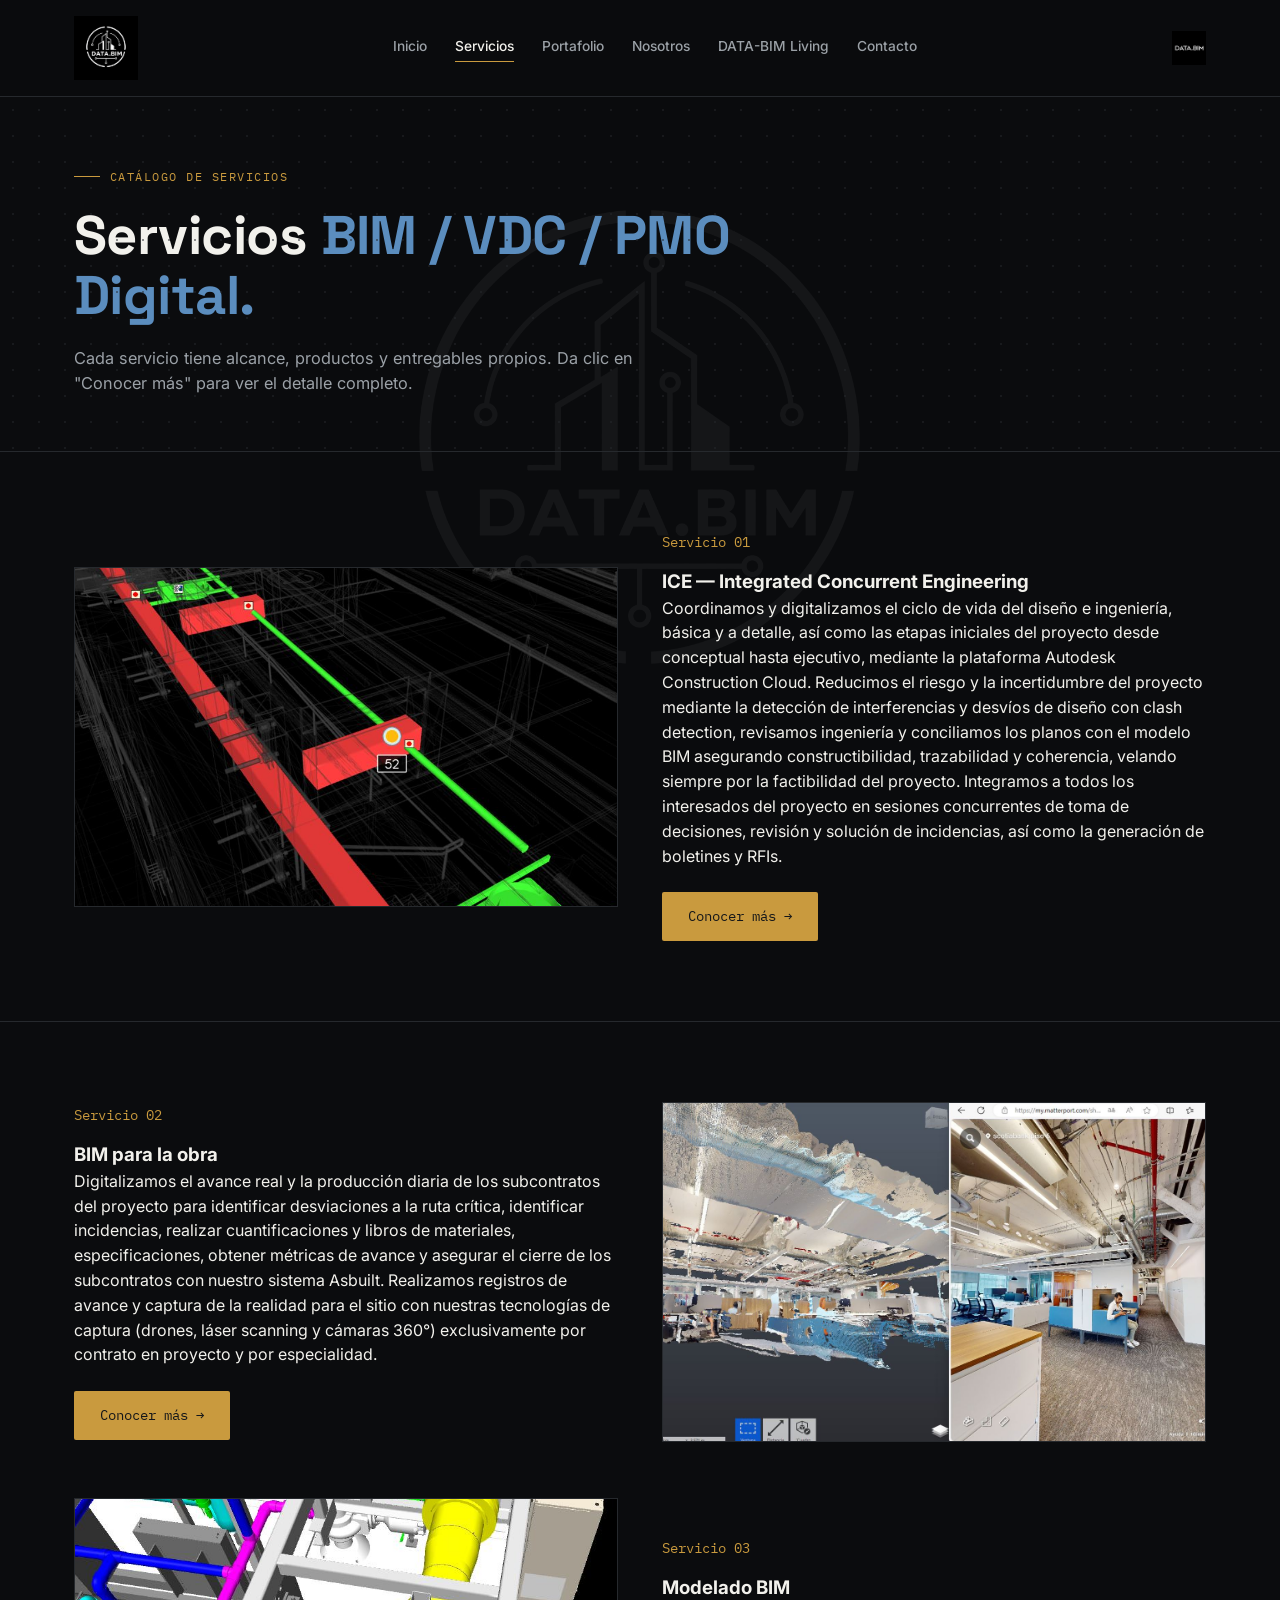
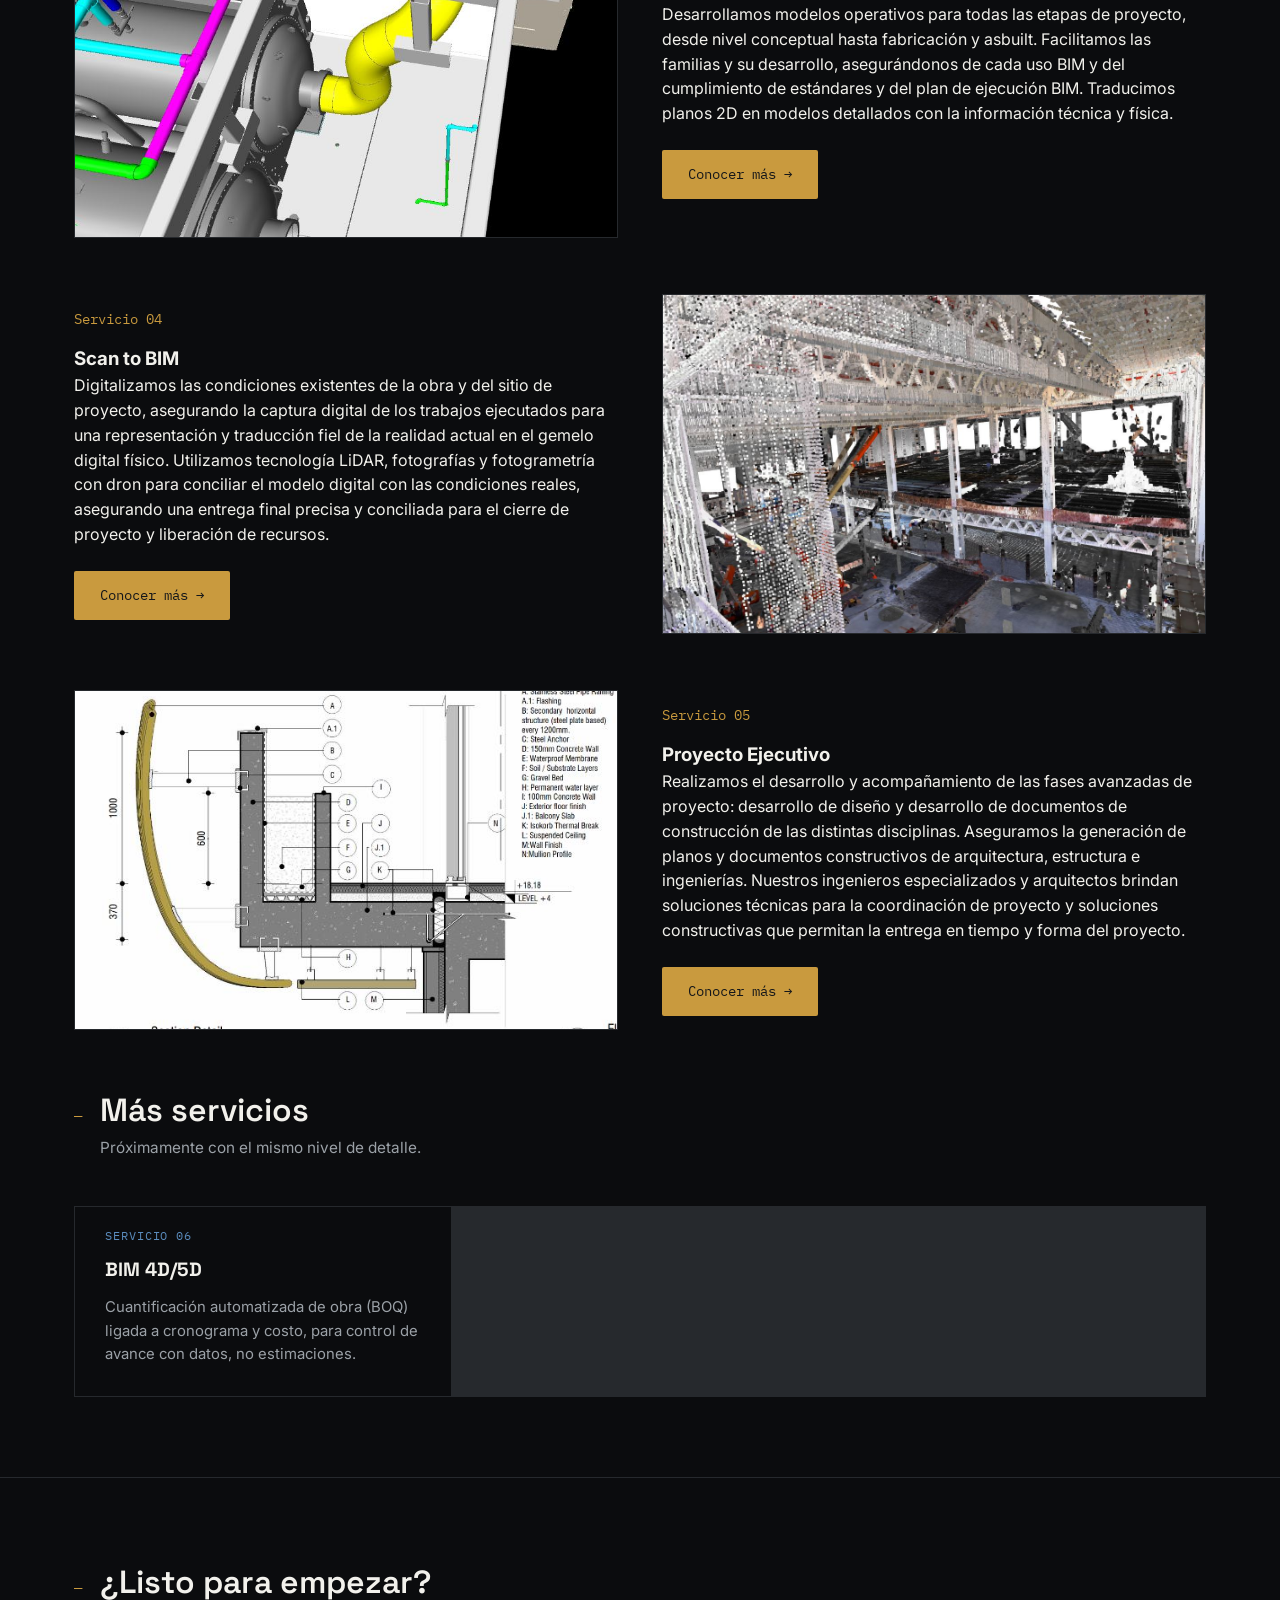
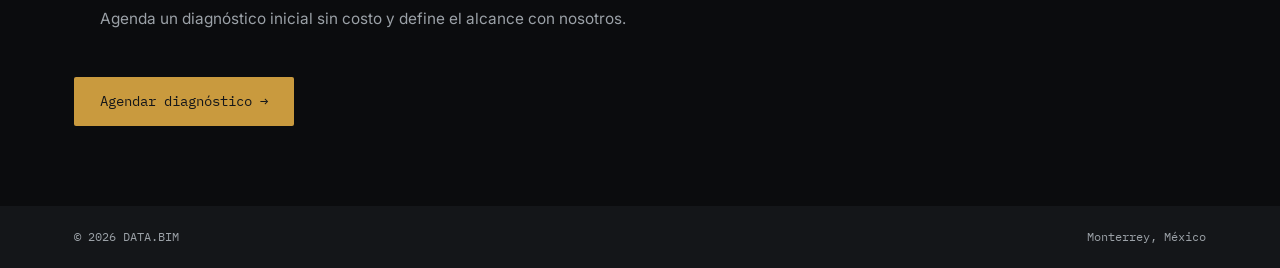
==== servicios.html @ c2d230a2 "Actualizacion completa del sitio" ====
<!DOCTYPE html>
<html lang="es">
<head>
<meta charset="UTF-8">
<meta name="viewport" content="width=device-width, initial-scale=1.0">
<title>Servicios — DATA.BIM</title>
<link rel="preconnect" href="https://fonts.googleapis.com">
<link rel="preconnect" href="https://fonts.gstatic.com" crossorigin>
<link href="https://fonts.googleapis.com/css2?family=Space+Grotesk:wght@400;500;600;700&family=IBM+Plex+Mono:wght@400;500&family=Inter:wght@400;500;600&display=swap" rel="stylesheet">
<link rel="stylesheet" href="style.css">
</head>
<body>
<div class="page-watermark"><img src="assets/logo-mark.jpeg" alt=""></div>

<header>
  <div class="nav wrap">
    <a class="brand" href="index.html"><img src="assets/logo-mark.jpeg" alt="DATA.BIM logo"></a>
    <button class="menu-toggle" id="menuToggle" aria-label="Abrir menú"><span></span><span></span><span></span></button>
    <nav class="links" id="navLinks">
      <a href="index.html">Inicio</a>
      <a href="servicios.html" class="active">Servicios</a>
      <a href="portafolio.html">Portafolio</a>
      <a href="nosotros.html">Nosotros</a>
      <a href="living.html">DATA-BIM Living</a>
      <a href="contacto.html">Contacto</a>
    </nav>
    <a class="brand-word" href="index.html"><img src="assets/logo-wordmark.jpeg" alt="DATA.BIM"></a>
  </div>
</header>

<section class="page-hero">
  <div class="circuit-bg"></div>
  <div class="wrap">
    <div class="eyebrow">Catálogo de servicios</div>
    <h1>Servicios <em>BIM / VDC / PMO Digital.</em></h1>
    <p class="page-sub">Cada servicio tiene alcance, productos y entregables propios. Da clic en "Conocer más" para ver el detalle completo.</p>
  </div>
</section>

<section>
  <div class="wrap">
    <div class="product-grid">
      <div class="auto-carousel" id="iceThumb">
        <img src="assets/servicios/ice/hero/1.jpg" class="active" alt="ICE Integrated Concurrent Engineering">
        <img src="assets/servicios/ice/hero/2.jpg" alt="">
        <img src="assets/servicios/ice/hero/3.jpg" alt="">
        <img src="assets/servicios/ice/hero/4.jpg" alt="">
      </div>
      <div>
        <span class="product-num">Servicio 01</span>
        <h3>ICE — Integrated Concurrent Engineering</h3>
        <p>Coordinamos y digitalizamos el ciclo de vida del diseño e ingeniería, básica y a detalle, así como las etapas iniciales del proyecto desde conceptual hasta ejecutivo, mediante la plataforma Autodesk Construction Cloud. Reducimos el riesgo y la incertidumbre del proyecto mediante la detección de interferencias y desvíos de diseño con clash detection, revisamos ingeniería y conciliamos los planos con el modelo BIM asegurando constructibilidad, trazabilidad y coherencia, velando siempre por la factibilidad del proyecto. Integramos a todos los interesados del proyecto en sesiones concurrentes de toma de decisiones, revisión y solución de incidencias, así como la generación de boletines y RFIs.</p>
        <a href="servicio-ice.html" class="btn btn-primary" style="margin-top:24px;">Conocer más →</a>
      </div>
    </div>
  </div>
</section>

<section>
  <div class="wrap">
    <div class="product-grid reverse" style="margin-bottom:56px;">
      <div class="auto-carousel" id="bimObraThumb">
        <img src="assets/servicios/bim-obra/hero/1.jpg" class="active" alt="BIM en Obra">
        <img src="assets/servicios/bim-obra/hero/2.jpg" alt="">
        <img src="assets/servicios/bim-obra/hero/3.jpg" alt="">
        <img src="assets/servicios/bim-obra/hero/4.jpg" alt="">
        <img src="assets/servicios/bim-obra/hero/5.jpg" alt="">
      </div>
      <div>
        <span class="product-num">Servicio 02</span>
        <h3>BIM para la obra</h3>
        <p>Digitalizamos el avance real y la producción diaria de los subcontratos del proyecto para identificar desviaciones a la ruta crítica, identificar incidencias, realizar cuantificaciones y libros de materiales, especificaciones, obtener métricas de avance y asegurar el cierre de los subcontratos con nuestro sistema Asbuilt. Realizamos registros de avance y captura de la realidad para el sitio con nuestras tecnologías de captura (drones, láser scanning y cámaras 360°) exclusivamente por contrato en proyecto y por especialidad.</p>
        <a href="servicio-bim-obra.html" class="btn btn-primary" style="margin-top:24px;">Conocer más →</a>
      </div>
    </div>

    <div class="product-grid" style="margin-bottom:56px;">
      <div class="auto-carousel" id="modeladoThumb">
        <img src="assets/servicios/modelado-bim/hero/1.jpg" class="active" alt="Modelado BIM">
        <img src="assets/servicios/modelado-bim/hero/2.jpg" alt="">
        <img src="assets/servicios/modelado-bim/hero/3.jpg" alt="">
        <img src="assets/servicios/modelado-bim/hero/4.jpg" alt="">
        <img src="assets/servicios/modelado-bim/hero/5.jpg" alt="">
      </div>
      <div>
        <span class="product-num">Servicio 03</span>
        <h3>Modelado BIM</h3>
        <p>Desarrollamos modelos operativos para todas las etapas de proyecto, desde nivel conceptual hasta fabricación y asbuilt. Facilitamos las familias y su desarrollo, asegurándonos de cada uso BIM y del cumplimiento de estándares y del plan de ejecución BIM. Traducimos planos 2D en modelos detallados con la información técnica y física.</p>
        <a href="servicio-modelado-bim.html" class="btn btn-primary" style="margin-top:24px;">Conocer más →</a>
      </div>
    </div>

    <div class="product-grid reverse" style="margin-bottom:56px;">
      <div class="auto-carousel" id="scanThumb">
        <img src="assets/servicios/scan-to-bim/hero/1.jpg" class="active" alt="Scan to BIM">
        <img src="assets/servicios/scan-to-bim/hero/2.jpg" alt="">
        <img src="assets/servicios/scan-to-bim/hero/3.jpg" alt="">
      </div>
      <div>
        <span class="product-num">Servicio 04</span>
        <h3>Scan to BIM</h3>
        <p>Digitalizamos las condiciones existentes de la obra y del sitio de proyecto, asegurando la captura digital de los trabajos ejecutados para una representación y traducción fiel de la realidad actual en el gemelo digital físico. Utilizamos tecnología LiDAR, fotografías y fotogrametría con dron para conciliar el modelo digital con las condiciones reales, asegurando una entrega final precisa y conciliada para el cierre de proyecto y liberación de recursos.</p>
        <a href="servicio-scan-to-bim.html" class="btn btn-primary" style="margin-top:24px;">Conocer más →</a>
      </div>
    </div>

    <div class="product-grid" style="margin-bottom:56px;">
      <div class="auto-carousel" id="peThumb">
        <img src="assets/servicios/proyecto-ejecutivo/gallery/1.jpg" class="active" alt="Proyecto Ejecutivo">
        <img src="assets/servicios/proyecto-ejecutivo/gallery/3.jpg" alt="">
        <img src="assets/servicios/proyecto-ejecutivo/gallery/5.jpg" alt="">
        <img src="assets/servicios/proyecto-ejecutivo/gallery/8.jpg" alt="">
      </div>
      <div>
        <span class="product-num">Servicio 05</span>
        <h3>Proyecto Ejecutivo</h3>
        <p>Realizamos el desarrollo y acompañamiento de las fases avanzadas de proyecto: desarrollo de diseño y desarrollo de documentos de construcción de las distintas disciplinas. Aseguramos la generación de planos y documentos constructivos de arquitectura, estructura e ingenierías. Nuestros ingenieros especializados y arquitectos brindan soluciones técnicas para la coordinación de proyecto y soluciones constructivas que permitan la entrega en tiempo y forma del proyecto.</p>
        <a href="servicio-proyecto-ejecutivo.html" class="btn btn-primary" style="margin-top:24px;">Conocer más →</a>
      </div>
    </div>

    <div class="sec-head">
      <span class="sec-num">—</span>
      <div>
        <div class="sec-title">Más servicios</div>
        <p class="sec-desc">Próximamente con el mismo nivel de detalle.</p>
      </div>
    </div>
    <div class="services">
      <div class="service">
        <span class="tag">Servicio 06</span>
        <h3>BIM 4D/5D</h3>
        <p>Cuantificación automatizada de obra (BOQ) ligada a cronograma y costo, para control de avance con datos, no estimaciones.</p>
      </div>
    </div>
  </div>
</section>

<section>
  <div class="wrap">
    <div class="sec-head">
      <span class="sec-num">—</span>
      <div>
        <div class="sec-title">¿Listo para empezar?</div>
        <p class="sec-desc">Agenda un diagnóstico inicial sin costo y define el alcance con nosotros.</p>
      </div>
    </div>
    <a href="contacto.html" class="btn btn-primary">Agendar diagnóstico →</a>
  </div>
</section>

<footer>
  <div class="wrap footer-wrap">
    <span>© 2026 DATA.BIM</span>
    <span>Monterrey, México</span>
  </div>
</footer>

<script>
  const toggle = document.getElementById('menuToggle');
  const links = document.getElementById('navLinks');
  toggle.addEventListener('click', () => links.classList.toggle('open'));
  links.querySelectorAll('a').forEach(a => a.addEventListener('click', () => links.classList.remove('open')));

  document.querySelectorAll('.auto-carousel').forEach(carousel => {
    const imgs = carousel.querySelectorAll('img');
    if(imgs.length < 2) return;
    let i = 0;
    setInterval(() => {
      imgs[i].classList.remove('active');
      i = (i + 1) % imgs.length;
      imgs[i].classList.add('active');
    }, 1600);
  });
</script>
</body>
</html>
---- style.css ----
:root{
  --bg:#0B0C0E;
  --bg-alt:#141619;
  --line:#26292D;
  --text:#F2F1EC;
  --text-dim:#9BA1A7;
  --blue:#5B8DBE;
  --gold:#C99A3E;
  --white:#FFFFFF;
}
*{box-sizing:border-box; margin:0; padding:0;}
html{scroll-behavior:smooth;}
body{
  background:var(--bg);
  color:var(--text);
  font-family:'Inter', sans-serif;
  line-height:1.55;
  overflow-x:hidden;
}
@media (prefers-reduced-motion: reduce){ *{animation:none !important; transition:none !important;} }

a{color:inherit;}
img{max-width:100%; display:block;}
.wrap{max-width:1180px; margin:0 auto; padding:0 24px;}

.circuit-bg{
  position:absolute; inset:0; pointer-events:none; opacity:0.5;
  background-image:radial-gradient(var(--line) 1px, transparent 1px);
  background-size:26px 26px;
}

/* ---------- HEADER ---------- */
header{
  position:sticky; top:0; z-index:50;
  background:rgba(11,12,14,0.92);
  backdrop-filter:blur(8px);
  border-bottom:1px solid var(--line);
}
.nav{display:flex; align-items:center; justify-content:space-between; padding:16px 24px; gap:24px;}
.brand{display:flex; align-items:center; gap:12px; text-decoration:none; flex-shrink:0;}
.brand img{height:64px; width:auto;}
.brand-word{display:flex; align-items:center; flex-shrink:0;}
.brand-word img{height:34px; width:auto; opacity:0.95;}
nav.links{display:flex; gap:28px; font-size:0.86rem; font-weight:500; flex-wrap:wrap; justify-content:center;}
nav.links a{text-decoration:none; color:var(--text-dim); position:relative; padding-bottom:2px; white-space:nowrap;}
nav.links a:hover, nav.links a.active{color:var(--text);}
nav.links a::after{
  content:""; position:absolute; left:0; bottom:-2px; width:0; height:1px;
  background:var(--gold); transition:width 0.25s ease;
}
nav.links a:hover::after, nav.links a.active::after{width:100%;}
.menu-toggle{display:none; background:none; border:none; cursor:pointer; padding:4px;}
.menu-toggle span{display:block; width:22px; height:2px; background:var(--text); margin:5px 0;}
@media (max-width:860px){
  .brand img{height:48px;}
  .brand-word{display:none;}
  nav.links{
    position:fixed; top:78px; right:0; left:0; flex-direction:column; gap:0;
    background:var(--bg); border-bottom:1px solid var(--line);
    max-height:0; overflow:hidden; transition:max-height 0.3s ease;
  }
  nav.links.open{max-height:360px;}
  nav.links a{padding:16px 24px; border-top:1px solid var(--line);}
  .menu-toggle{display:block;}
}

/* ---------- PAGE HERO (used on every page, smaller than home) ---------- */
.page-hero{position:relative; padding:70px 0 54px; border-bottom:1px solid var(--line); overflow:hidden;}
.eyebrow{
  font-family:'IBM Plex Mono', monospace; font-size:0.78rem; letter-spacing:0.12em;
  text-transform:uppercase; color:var(--gold); display:flex; align-items:center; gap:10px; margin-bottom:20px;
}
.eyebrow::before{content:""; width:26px; height:1px; background:var(--gold);}
h1{
  font-family:'Space Grotesk', sans-serif; font-weight:700;
  font-size:clamp(2rem, 5vw, 3.4rem); line-height:1.1; letter-spacing:-0.01em; max-width:780px;
}
h1 em{font-style:normal; color:var(--blue);}
.page-sub{font-size:1.02rem; color:var(--text-dim); max-width:600px; margin-top:20px;}

/* ---------- HOME HERO (bigger) ---------- */
.home-hero{padding:100px 0 84px;}
.hero-mark{
  position:absolute; right:-60px; top:50%; transform:translateY(-50%);
  width:440px; opacity:0.08; filter:grayscale(1);
}
.hero-cta{display:flex; gap:16px; margin-top:36px; flex-wrap:wrap;}
.btn{
  font-family:'IBM Plex Mono', monospace; font-size:0.85rem; text-decoration:none;
  padding:14px 26px; border-radius:2px; display:inline-flex; align-items:center; gap:8px;
  transition:transform 0.2s ease, background 0.2s ease, border-color 0.2s ease;
}
.btn-primary{background:var(--gold); color:#141619;}
.btn-primary:hover{transform:translateY(-2px); background:#DBAE55;}
.btn-outline{border:1px solid var(--line); color:var(--text);}
.btn-outline:hover{transform:translateY(-2px); border-color:var(--blue); color:var(--blue);}

.titleblock{
  margin-top:56px; border:1px solid var(--line); display:grid; grid-template-columns:repeat(4,1fr);
  font-family:'IBM Plex Mono', monospace; font-size:0.75rem; position:relative; z-index:2;
  background:rgba(20,22,25,0.5);
}
.titleblock div{padding:14px 18px; border-right:1px solid var(--line);}
.titleblock div:last-child{border-right:none;}
.titleblock .label{display:block; color:var(--text-dim); text-transform:uppercase; letter-spacing:0.06em; font-size:0.65rem; margin-bottom:6px;}
.titleblock .val{font-weight:500; color:var(--text);}
@media (max-width:700px){
  .titleblock{grid-template-columns:1fr 1fr;}
  .titleblock div:nth-child(2){border-right:none;}
}

/* ---------- SECTIONS ---------- */
section{padding:80px 0; border-bottom:1px solid var(--line); position:relative;}
section:last-of-type{border-bottom:none;}
.sec-head{display:flex; align-items:baseline; gap:18px; margin-bottom:46px; flex-wrap:wrap;}
.sec-num{font-family:'IBM Plex Mono', monospace; color:var(--gold); font-size:0.9rem;}
.sec-title{font-family:'Space Grotesk', sans-serif; font-weight:600; font-size:clamp(1.5rem, 3vw, 2rem);}
.sec-desc{color:var(--text-dim); max-width:560px; font-size:0.96rem;}

/* ---------- SERVICIOS / PILARES ---------- */
.services{display:grid; grid-template-columns:repeat(3,1fr); gap:1px; background:var(--line); border:1px solid var(--line);}
@media (max-width:900px){.services{grid-template-columns:1fr;}}
.service{background:var(--bg); padding:0 0 30px; transition:background 0.25s ease; overflow:hidden;}
.service:hover{background:var(--bg-alt);}
.service-img{aspect-ratio:4/3; overflow:hidden; border-bottom:1px solid var(--line); background:var(--bg-alt); position:relative;}
.service-img img{width:100%; height:100%; object-fit:cover; transition:transform 0.4s ease;}
.service:hover .service-img img{transform:scale(1.04);}
.service-img .overlay{
  position:absolute; inset:0; background:rgba(11,12,14,0.9);
  display:flex; align-items:center; justify-content:center; padding:22px;
  opacity:0; transition:opacity 0.3s ease; text-align:left;
}
.service-img .overlay p{
  color:var(--text); font-size:0.88rem; line-height:1.5; margin:0; padding:0;
}
.service:hover .service-img .overlay{opacity:1;}
.service .tag{font-family:'IBM Plex Mono', monospace; font-size:0.72rem; color:var(--blue); text-transform:uppercase; letter-spacing:0.08em; padding:20px 30px 0; display:block;}
.service h3{font-family:'Space Grotesk', sans-serif; font-size:1.2rem; margin:10px 30px 0; padding:0;}
.service p{color:var(--text-dim); font-size:0.93rem; padding:0 30px; margin-top:12px;}
.service ul{margin-top:14px; padding:0 30px; list-style:none;}
.service li{font-size:0.85rem; color:var(--text-dim); padding-left:16px; position:relative; margin-bottom:8px;}
.service li::before{content:"—"; position:absolute; left:0; color:var(--gold);}
.service-link{
  display:inline-block; margin-top:18px; font-family:'IBM Plex Mono', monospace; font-size:0.78rem;
  color:var(--gold); text-decoration:none; border-bottom:1px solid var(--gold);
}

/* ---------- STATS ---------- */
.stats{display:grid; grid-template-columns:repeat(4,1fr); gap:1px; background:var(--line); border:1px solid var(--line); text-align:center;}
@media (max-width:700px){.stats{grid-template-columns:1fr 1fr;}}
.stat{background:var(--bg); padding:32px 20px;}
.stat .num{font-family:'Space Grotesk', sans-serif; font-size:2rem; font-weight:600; color:var(--gold);}
.stat .lbl{font-family:'IBM Plex Mono', monospace; font-size:0.72rem; color:var(--text-dim); text-transform:uppercase; letter-spacing:0.05em; margin-top:6px;}

/* ---------- PORTFOLIO ---------- */
.portfolio-grid{display:grid; grid-template-columns:repeat(2,1fr); gap:28px;}
@media (max-width:760px){.portfolio-grid{grid-template-columns:1fr;}}
.case{border:1px solid var(--line); background:var(--bg-alt); overflow:hidden;}
.case-media{
  aspect-ratio:16/10;
  background:
    repeating-linear-gradient(45deg, rgba(255,255,255,0.03) 0 2px, transparent 2px 14px),
    linear-gradient(135deg, #1B2B38, #2E4C63);
  position:relative; display:flex; align-items:center; justify-content:center;
}
.case-media img{width:100%; height:100%; object-fit:cover;}
.case-media .placeholder-label{
  font-family:'IBM Plex Mono', monospace; font-size:0.72rem; color:rgba(255,255,255,0.85);
  background:rgba(0,0,0,0.35); padding:6px 12px; letter-spacing:0.05em;
}
.case-body{padding:24px 26px;}
.case-body .meta{font-family:'IBM Plex Mono', monospace; font-size:0.72rem; color:var(--gold); text-transform:uppercase; letter-spacing:0.06em; margin-bottom:8px;}
.case-body h3{font-family:'Space Grotesk', sans-serif; font-size:1.12rem; margin-bottom:8px;}
.case-body p{color:var(--text-dim); font-size:0.92rem;}
.case-stats{display:flex; gap:22px; margin-top:16px; padding-top:16px; border-top:1px solid var(--line);}
.case-stats div{font-family:'IBM Plex Mono', monospace;}
.case-stats .num{font-size:1.1rem; color:var(--text); font-weight:500;}
.case-stats .lbl{font-size:0.66rem; color:var(--text-dim); text-transform:uppercase;}

.video-block{margin-top:40px; border:1px solid var(--line); background:var(--bg-alt); padding:24px;}
.video-block .meta{font-family:'IBM Plex Mono', monospace; font-size:0.72rem; color:var(--blue); text-transform:uppercase; letter-spacing:0.06em; margin-bottom:14px;}
.video-frame{position:relative; width:100%; aspect-ratio:16/9; background:#000;}
.video-frame iframe{position:absolute; inset:0; width:100%; height:100%; border:0;}

/* ---------- NOSOTROS / LIVING ---------- */
.about-grid{display:grid; grid-template-columns:1fr 1.4fr; gap:56px; align-items:center;}
@media (max-width:820px){.about-grid{grid-template-columns:1fr;}}
.about-mark{display:flex; align-items:center; justify-content:center; border:1px solid var(--line); background:var(--bg-alt); aspect-ratio:1/1;}
.about-mark img{width:70%;}
.about-text p{color:var(--text-dim); margin-bottom:18px; font-size:1rem;}
.stack-list{display:flex; flex-wrap:wrap; gap:10px; margin-top:22px;}
.stack-list span{font-family:'IBM Plex Mono', monospace; font-size:0.75rem; border:1px solid var(--line); padding:6px 12px; color:var(--text-dim);}

/* ---------- CONTACTO ---------- */
.contact-grid{display:flex; justify-content:space-between; align-items:flex-end; flex-wrap:wrap; gap:40px;}
.contact-links{display:flex; flex-direction:column; gap:14px;}
.contact-links a{
  font-family:'Space Grotesk', sans-serif; font-size:1.25rem; text-decoration:none; color:var(--text);
  border-bottom:1px solid transparent; width:fit-content;
}
.contact-links a:hover{border-color:var(--gold);}
.contact-note{font-family:'IBM Plex Mono', monospace; font-size:0.78rem; color:var(--text-dim); max-width:320px;}

footer{background:var(--bg-alt); color:var(--text-dim); padding:22px 0; font-family:'IBM Plex Mono', monospace; font-size:0.72rem;}
.footer-wrap{display:flex; justify-content:space-between; width:100%; flex-wrap:wrap; gap:8px;}

/* ---------- PORTFOLIO PROJECT ---------- */
.project-block{padding:64px 0; border-bottom:1px solid var(--line);}
.project-head{display:flex; justify-content:space-between; align-items:flex-end; flex-wrap:wrap; gap:24px; margin-bottom:32px;}
.project-head h3{font-family:'Space Grotesk', sans-serif; font-size:1.8rem;}
.project-specs{
  display:grid; grid-template-columns:repeat(6,1fr); border:1px solid var(--line);
  font-family:'IBM Plex Mono', monospace; font-size:0.78rem; margin-bottom:32px;
}
.project-specs div{padding:14px 16px; border-right:1px solid var(--line);}
.project-specs div:last-child{border-right:none;}
.project-specs .label{display:block; color:var(--text-dim); text-transform:uppercase; letter-spacing:0.05em; font-size:0.65rem; margin-bottom:6px;}
.project-specs .val{color:var(--text); font-weight:500;}
@media (max-width:900px){
  .project-specs{grid-template-columns:repeat(3,1fr);}
  .project-specs div:nth-child(3){border-right:none;}
}
@media (max-width:560px){
  .project-specs{grid-template-columns:repeat(2,1fr);}
  .project-specs div:nth-child(even){border-right:none;}
}
.project-cover{
  width:100%; aspect-ratio:16/8; overflow:hidden; border:1px solid var(--line); margin-bottom:24px;
}
.project-cover img{width:100%; height:100%; object-fit:cover;}
.project-masonry{
  column-count:3; column-gap:14px;
}
@media (max-width:900px){.project-masonry{column-count:2;}}
@media (max-width:560px){.project-masonry{column-count:1;}}
.project-masonry img{
  width:100%; display:block; margin-bottom:14px; border:1px solid var(--line);
  break-inside:avoid; transition:opacity 0.25s ease;
}
.project-masonry img:hover{opacity:0.85;}

/* ---------- CLIENT LOGOS MARQUEE ---------- */
.logos-marquee{
  position:relative; overflow:hidden; border-top:1px solid var(--line); border-bottom:1px solid var(--line);
  -webkit-mask-image:linear-gradient(90deg, transparent 0, #000 60px, #000 calc(100% - 60px), transparent 100%);
          mask-image:linear-gradient(90deg, transparent 0, #000 60px, #000 calc(100% - 60px), transparent 100%);
}
.logos-track{
  display:flex; align-items:center; width:max-content;
  animation:logos-scroll 32s linear infinite;
}
.logos-marquee:hover .logos-track{animation-play-state:paused;}
.logo-cell{
  background:#F2F1EC; height:120px; width:220px; flex:0 0 auto;
  display:flex; align-items:center; justify-content:center; padding:26px;
  border-right:1px solid var(--line);
}
.logo-cell img{max-width:100%; max-height:100%; object-fit:contain;}

/* ---------- TEAM / PHILOSOPHY (Nosotros) ---------- */
.team-grid{display:grid; grid-template-columns:repeat(4,1fr); gap:1px; background:var(--line); border:1px solid var(--line);}
@media (max-width:800px){.team-grid{grid-template-columns:repeat(2,1fr);}}
.team-cell{background:var(--bg); padding:30px 26px;}
.team-cell .num{font-family:'Space Grotesk', sans-serif; font-size:1.8rem; font-weight:700; color:var(--gold);}
.team-cell .lbl{font-family:'IBM Plex Mono', monospace; font-size:0.78rem; color:var(--text-dim); margin-top:8px; line-height:1.5;}

.philosophy-grid{display:grid; grid-template-columns:1fr 1fr; gap:1px; background:var(--line); border:1px solid var(--line);}
@media (max-width:800px){.philosophy-grid{grid-template-columns:1fr;}}
.philosophy-cell{background:var(--bg); padding:32px 30px;}
.philosophy-cell .tag{font-family:'IBM Plex Mono', monospace; font-size:0.72rem; color:var(--blue); text-transform:uppercase; letter-spacing:0.08em;}
.philosophy-cell h3{font-family:'Space Grotesk', sans-serif; font-size:1.2rem; margin:14px 0 12px;}
.philosophy-cell p{color:var(--text-dim); font-size:0.94rem;}

.expertise-table{width:100%; border-collapse:collapse; border:1px solid var(--line); font-size:0.9rem;}
.expertise-table th{
  font-family:'IBM Plex Mono', monospace; font-size:0.72rem; text-transform:uppercase; letter-spacing:0.05em;
  color:var(--gold); text-align:left; padding:14px 18px; border-bottom:1px solid var(--line); border-right:1px solid var(--line);
}
.expertise-table th:last-child, .expertise-table td:last-child{border-right:none;}
.expertise-table td{padding:14px 18px; border-bottom:1px solid var(--line); border-right:1px solid var(--line); color:var(--text-dim); vertical-align:top;}
.expertise-table tr:last-child td{border-bottom:none;}
.expertise-table td strong{color:var(--text); font-weight:500;}
.expertise-table-wrap{overflow-x:auto;}
@keyframes logos-scroll{
  from{transform:translateX(0);}
  to{transform:translateX(-50%);}
}
@media (prefers-reduced-motion: reduce){
  .logos-track{animation:none;}
}

/* ---------- WATERMARK (page-wide background mark) ---------- */
.page-watermark{
  position:fixed; inset:0; z-index:-1; pointer-events:none;
  display:flex; align-items:center; justify-content:center;
  overflow:hidden;
}
.page-watermark img{
  width:min(70vw, 720px); opacity:0.045; filter:grayscale(1);
}

/* ---------- ABOUT TEXT BLOCK ---------- */
.about-copy{max-width:820px; color:var(--text-dim); font-size:1.02rem;}

/* ---------- DIFFERENTIATORS ---------- */
.diff-list{display:flex; flex-direction:column; border:1px solid var(--line);}
.diff-item{
  display:grid; grid-template-columns:64px 1fr; gap:24px;
  padding:32px 30px; border-bottom:1px solid var(--line);
}
.diff-item:last-child{border-bottom:none;}
.diff-num{font-family:'IBM Plex Mono', monospace; font-size:1.4rem; color:var(--gold);}
.diff-item h3{font-family:'Space Grotesk', sans-serif; font-size:1.15rem; margin-bottom:10px;}
.diff-item p{color:var(--text-dim); font-size:0.95rem;}
@media (max-width:600px){
  .diff-item{grid-template-columns:1fr; gap:10px;}
}

/* ---------- DEFINITIONS (BIM / VDC) ---------- */
.definition-grid{display:grid; grid-template-columns:1fr 1fr; gap:1px; background:var(--line); border:1px solid var(--line);}
@media (max-width:800px){.definition-grid{grid-template-columns:1fr;}}
.definition{background:var(--bg); padding:36px 32px;}
.definition .tag{font-family:'IBM Plex Mono', monospace; font-size:0.72rem; color:var(--blue); text-transform:uppercase; letter-spacing:0.08em;}
.definition h3{font-family:'Space Grotesk', sans-serif; font-size:1.3rem; margin:14px 0 14px;}
.definition p{color:var(--text-dim); font-size:0.95rem;}
.definition-media{
  aspect-ratio:16/9; margin-top:20px; border:1px solid var(--line);
  background:var(--bg-alt); overflow:hidden;
}
.definition-media img{width:100%; height:100%; object-fit:cover;}
.definition-media span{
  font-family:'IBM Plex Mono', monospace; font-size:0.7rem; color:var(--text-dim);
  background:rgba(0,0,0,0.4); padding:5px 10px;
}

/* ---------- STATS BAR (Nuestros números hablan) ---------- */
.stats-big{display:grid; grid-template-columns:repeat(4,1fr); gap:1px; background:var(--line); border:1px solid var(--line); text-align:center;}
@media (max-width:800px){.stats-big{grid-template-columns:1fr 1fr;}}
.stat-big{background:var(--bg); padding:40px 20px;}
.stat-big .num{font-family:'Space Grotesk', sans-serif; font-size:2.3rem; font-weight:700; color:var(--gold);}
.stat-big .lbl{font-family:'IBM Plex Mono', monospace; font-size:0.72rem; color:var(--text-dim); text-transform:uppercase; letter-spacing:0.04em; margin-top:10px; line-height:1.4;}

/* ---------- GALLERY CAROUSEL ---------- */
.carousel-wrap{position:relative;}
.carousel-track{
  display:flex; gap:14px; overflow-x:auto; scroll-behavior:smooth;
  scroll-snap-type:x mandatory; padding-bottom:6px;
  -ms-overflow-style:none; scrollbar-width:none;
}
.carousel-track::-webkit-scrollbar{display:none;}
.carousel-item{
  flex:0 0 auto; width:min(78vw, 340px); aspect-ratio:4/3;
  border:1px solid var(--line); overflow:hidden; scroll-snap-align:start;
  background:var(--bg-alt);
}
.carousel-item img{width:100%; height:100%; object-fit:cover; transition:transform 0.4s ease;}
.carousel-item:hover img{transform:scale(1.05);}
.carousel-controls{display:flex; gap:12px; margin-top:22px; justify-content:flex-end;}
.carousel-btn{
  width:44px; height:44px; border:1px solid var(--line); background:transparent; color:var(--text);
  font-family:'IBM Plex Mono', monospace; font-size:1rem; cursor:pointer;
  display:flex; align-items:center; justify-content:center; transition:border-color 0.2s ease, color 0.2s ease;
}
.carousel-btn:hover{border-color:var(--gold); color:var(--gold);}

/* ---------- AUTO-ADVANCING PRODUCT CAROUSEL ---------- */
.auto-carousel{
  position:relative; aspect-ratio:16/10; border:1px solid var(--line);
  overflow:hidden; background:var(--bg-alt);
}
.auto-carousel img{
  position:absolute; inset:0; width:100%; height:100%; object-fit:cover;
  opacity:0; transition:opacity 0.9s ease;
}
.auto-carousel img.active{opacity:1;}
.auto-carousel .dots{
  position:absolute; bottom:12px; left:0; right:0; display:flex; justify-content:center; gap:6px; z-index:2;
}
.auto-carousel .dots span{
  width:6px; height:6px; border-radius:50%; background:rgba(255,255,255,0.35); transition:background 0.3s ease;
}
.auto-carousel .dots span.active{background:var(--gold);}

/* ---------- SERVICE / PRODUCT PAGE LAYOUT ---------- */
.product-block{padding:56px 0; border-bottom:1px solid var(--line);}
.product-block:last-child{border-bottom:none;}
.product-grid{display:grid; grid-template-columns:1fr 1fr; gap:44px; align-items:center;}
.product-grid.reverse .auto-carousel{order:2;}
@media (max-width:860px){
  .product-grid{grid-template-columns:1fr;}
  .product-grid.reverse .auto-carousel{order:0;}
}
.product-num{font-family:'IBM Plex Mono', monospace; color:var(--gold); font-size:0.85rem; margin-bottom:14px; display:block;}
.product-block h3{font-family:'Space Grotesk', sans-serif; font-size:1.5rem; margin-bottom:16px;}
.product-block p{color:var(--text-dim); font-size:0.98rem;}
.product-noimg p{max-width:720px;}
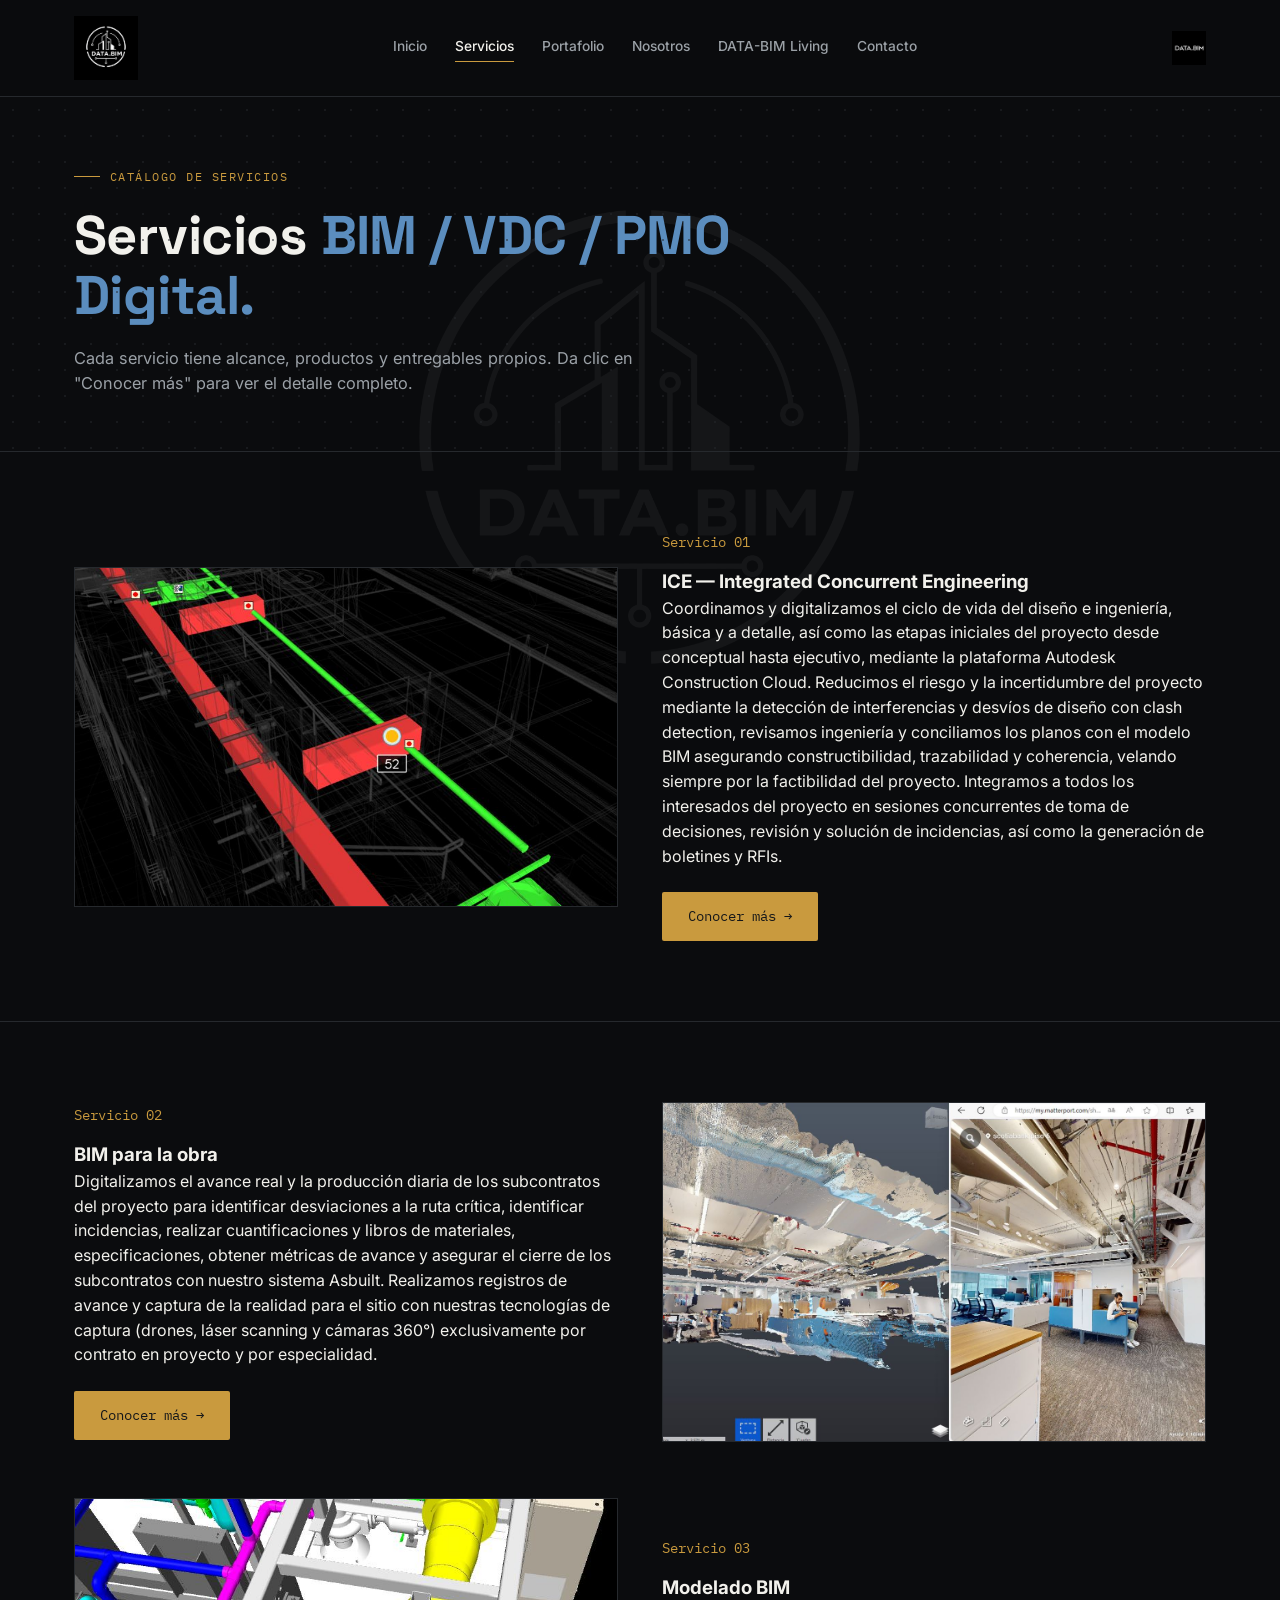
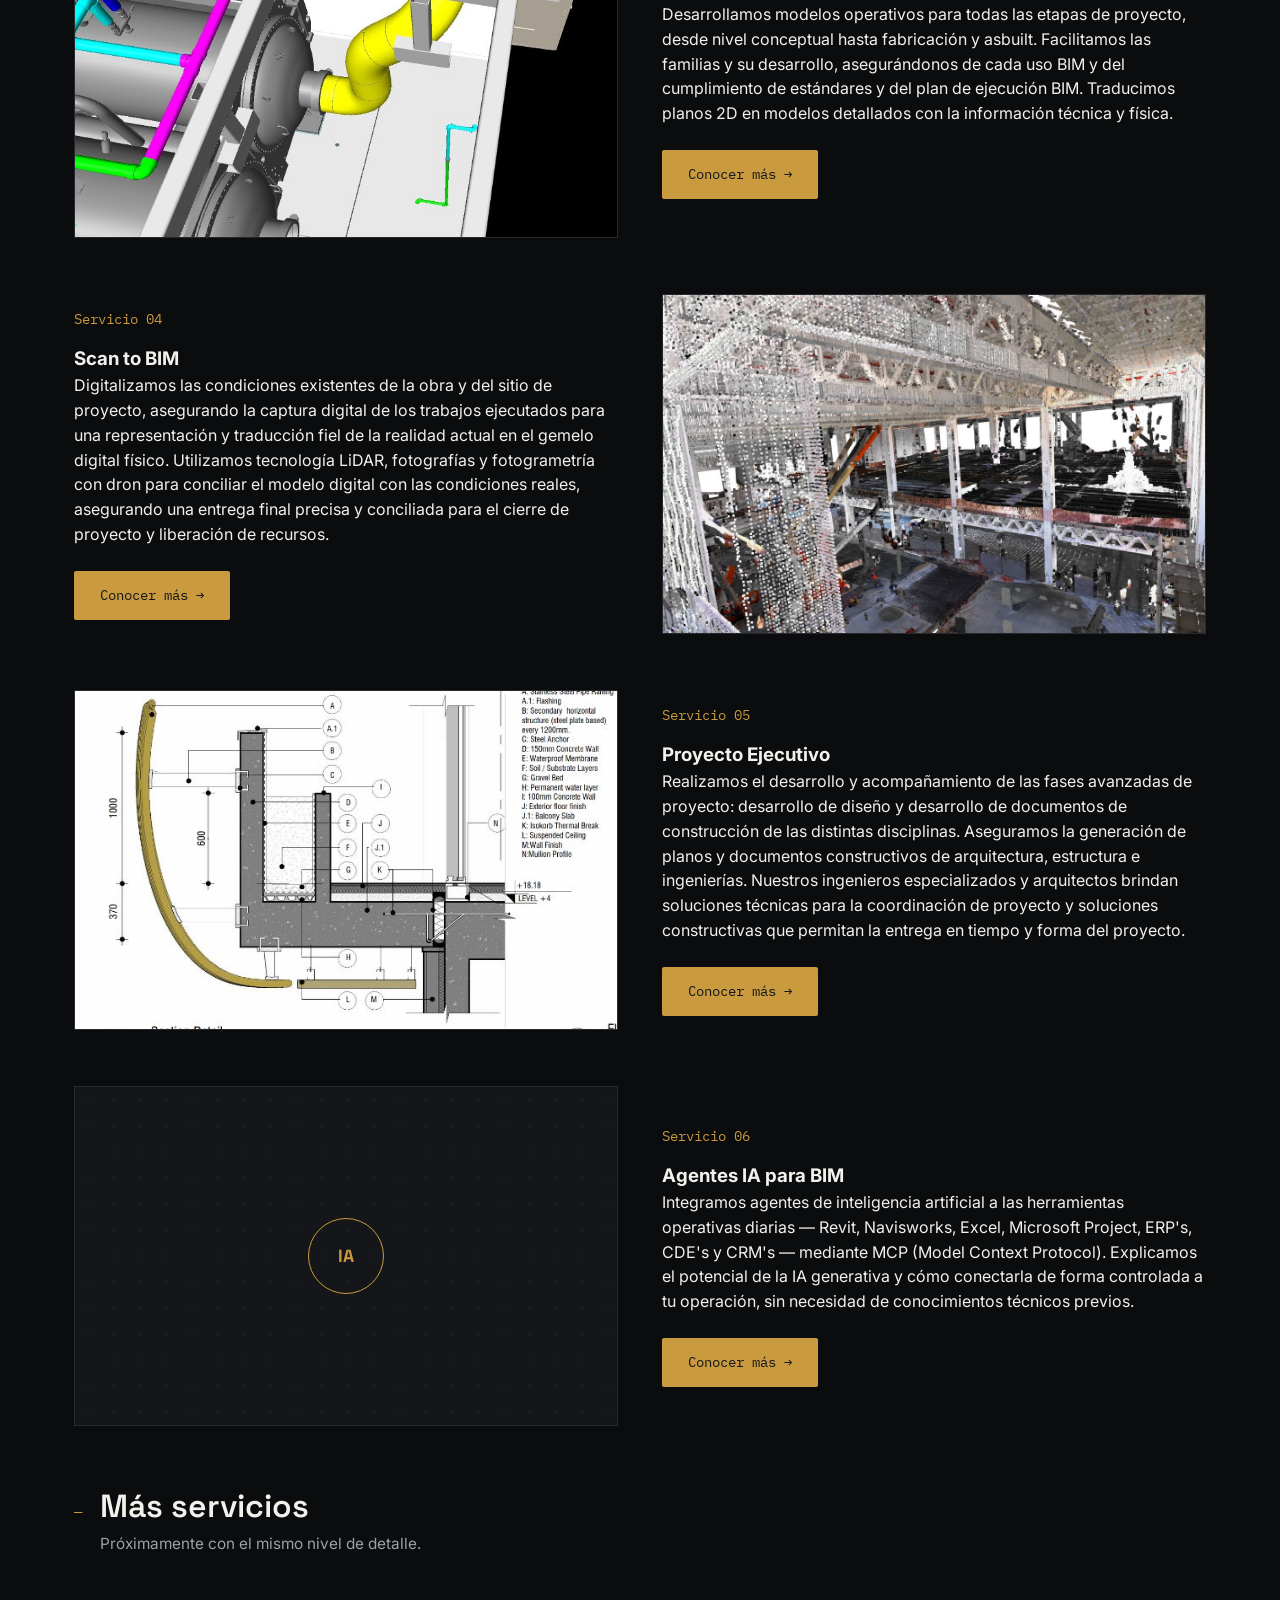
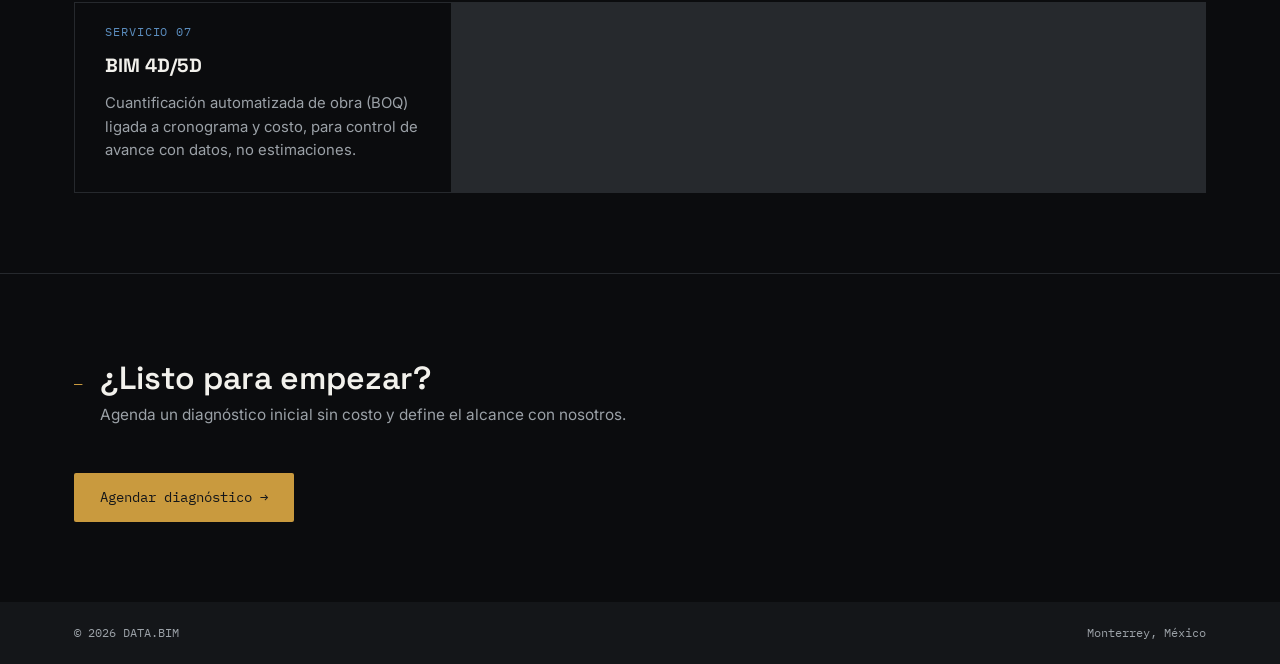
==== commit 5faca60a: "Agrega Servicio 06: Agentes IA para BIM" ====
--- a/servicios.html
+++ b/servicios.html
@@ -119,6 +119,19 @@
       </div>
     </div>
 
+    <div class="product-grid" style="margin-bottom:56px;">
+      <div class="ai-badge">
+        <div class="circuit-bg"></div>
+        <div class="ai-badge-core">IA</div>
+      </div>
+      <div>
+        <span class="product-num">Servicio 06</span>
+        <h3>Agentes IA para BIM</h3>
+        <p>Integramos agentes de inteligencia artificial a las herramientas operativas diarias — Revit, Navisworks, Excel, Microsoft Project, ERP's, CDE's y CRM's — mediante MCP (Model Context Protocol). Explicamos el potencial de la IA generativa y cómo conectarla de forma controlada a tu operación, sin necesidad de conocimientos técnicos previos.</p>
+        <a href="servicio-agentes-ia.html" class="btn btn-primary" style="margin-top:24px;">Conocer más →</a>
+      </div>
+    </div>
+
     <div class="sec-head">
       <span class="sec-num">—</span>
       <div>
@@ -128,7 +141,7 @@
     </div>
     <div class="services">
       <div class="service">
-        <span class="tag">Servicio 06</span>
+        <span class="tag">Servicio 07</span>
         <h3>BIM 4D/5D</h3>
         <p>Cuantificación automatizada de obra (BOQ) ligada a cronograma y costo, para control de avance con datos, no estimaciones.</p>
       </div>
--- a/style.css
+++ b/style.css
@@ -394,3 +394,113 @@
 .product-block h3{font-family:'Space Grotesk', sans-serif; font-size:1.5rem; margin-bottom:16px;}
 .product-block p{color:var(--text-dim); font-size:0.98rem;}
 .product-noimg p{max-width:720px;}
+
+/* ---------- AGENTES IA / MCP PAGE ---------- */
+.reveal{opacity:0; transform:translateY(22px); transition:opacity 0.7s ease, transform 0.7s ease;}
+.reveal.in{opacity:1; transform:translateY(0);}
+
+.ai-badge{
+  position:relative; aspect-ratio:16/10; border:1px solid var(--line);
+  overflow:hidden; background:var(--bg-alt);
+  display:flex; align-items:center; justify-content:center;
+}
+.ai-badge .circuit-bg{opacity:0.6;}
+.ai-badge-core{
+  position:relative; z-index:1; width:76px; height:76px; border-radius:50%;
+  border:1px solid var(--gold); display:flex; align-items:center; justify-content:center;
+  font-family:'Space Grotesk', sans-serif; font-weight:700; color:var(--gold); font-size:1.1rem;
+  box-shadow:0 0 0 0 rgba(201,154,62,0.35); animation:aiPulse 2.4s ease-out infinite;
+}
+@keyframes aiPulse{
+  0%{box-shadow:0 0 0 0 rgba(201,154,62,0.35);}
+  70%{box-shadow:0 0 0 22px rgba(201,154,62,0);}
+  100%{box-shadow:0 0 0 0 rgba(201,154,62,0);}
+}
+
+.ai-bullet-grid{display:grid; grid-template-columns:repeat(2, 1fr); gap:20px; margin-top:36px;}
+@media (max-width:760px){.ai-bullet-grid{grid-template-columns:1fr;}}
+.ai-bullet{
+  border:1px solid var(--line); background:var(--bg-alt); padding:26px;
+  transition:border-color 0.25s ease;
+}
+.ai-bullet:hover{border-color:var(--gold);}
+.ai-bullet-ico{
+  width:38px; height:38px; border:1px solid var(--gold); color:var(--gold);
+  display:flex; align-items:center; justify-content:center; font-family:'IBM Plex Mono', monospace;
+  font-size:0.8rem; margin-bottom:16px;
+}
+.ai-bullet h4{font-family:'Space Grotesk', sans-serif; font-size:1.05rem; margin-bottom:8px;}
+.ai-bullet p{color:var(--text-dim); font-size:0.92rem;}
+
+.ai-callout{
+  border-left:2px solid var(--gold); padding:18px 24px; margin:32px 0;
+  background:var(--bg-alt); color:var(--text-dim); font-size:0.98rem;
+}
+.ai-callout strong{color:var(--text);}
+
+/* Flow diagram */
+.ai-flow{
+  display:flex; align-items:stretch; gap:0; margin:40px 0 8px; overflow-x:auto;
+  -ms-overflow-style:none; scrollbar-width:none;
+}
+.ai-flow::-webkit-scrollbar{display:none;}
+.ai-flow-step{
+  flex:0 0 auto; width:150px; border:1px solid var(--line); background:var(--bg-alt);
+  padding:20px 14px; text-align:center;
+}
+.ai-flow-step .n{
+  width:28px; height:28px; border-radius:50%; background:var(--gold); color:var(--bg);
+  font-family:'IBM Plex Mono', monospace; font-size:0.8rem; font-weight:700;
+  display:flex; align-items:center; justify-content:center; margin:0 auto 12px;
+}
+.ai-flow-step h5{font-family:'Space Grotesk', sans-serif; font-size:0.88rem; margin-bottom:6px;}
+.ai-flow-step p{color:var(--text-dim); font-size:0.78rem;}
+.ai-flow-arrow{
+  flex:0 0 auto; width:44px; display:flex; align-items:center; justify-content:center;
+  position:relative; overflow:hidden;
+}
+.ai-flow-arrow::before{
+  content:"→"; color:var(--gold); font-size:1.1rem; opacity:0.5;
+}
+.ai-flow-arrow .dot{
+  position:absolute; top:50%; left:0; width:5px; height:5px; border-radius:50%;
+  background:var(--gold); transform:translateY(-50%); animation:aiFlowDot 1.8s linear infinite;
+}
+@keyframes aiFlowDot{
+  0%{left:0; opacity:0;} 10%{opacity:1;} 90%{opacity:1;} 100%{left:100%; opacity:0;}
+}
+@media (max-width:760px){
+  .ai-flow{flex-direction:column;}
+  .ai-flow-step{width:100%;}
+  .ai-flow-arrow{width:100%; height:28px;}
+  .ai-flow-arrow::before{content:"↓";}
+  .ai-flow-arrow .dot{animation:aiFlowDotV 1.8s linear infinite;}
+  @keyframes aiFlowDotV{
+    0%{top:0; left:50%; opacity:0;} 10%{opacity:1;} 90%{opacity:1;} 100%{top:100%; opacity:0;}
+  }
+}
+
+.ai-split{display:grid; grid-template-columns:1fr 1fr; gap:24px; margin-top:28px;}
+@media (max-width:760px){.ai-split{grid-template-columns:1fr;}}
+.ai-split-col{border:1px solid var(--line); padding:24px;}
+.ai-split-col.yes{border-color:rgba(201,154,62,0.4);}
+.ai-split-col h5{font-family:'Space Grotesk', sans-serif; font-size:1rem; margin-bottom:14px;}
+.ai-split-col ul{list-style:none;}
+.ai-split-col li{color:var(--text-dim); font-size:0.9rem; padding:7px 0; border-bottom:1px dashed var(--line);}
+.ai-split-col li:last-child{border-bottom:none;}
+
+.ai-chips{display:flex; flex-wrap:wrap; gap:12px; margin-top:28px;}
+.ai-chip{
+  border:1px solid var(--line); padding:10px 18px; font-family:'IBM Plex Mono', monospace;
+  font-size:0.82rem; color:var(--text-dim); transition:border-color 0.25s ease, color 0.25s ease;
+}
+.ai-chip:hover{border-color:var(--gold); color:var(--gold);}
+
+.ai-app-grid{display:grid; grid-template-columns:repeat(3, 1fr); gap:20px; margin-top:32px;}
+@media (max-width:860px){.ai-app-grid{grid-template-columns:repeat(2, 1fr);}}
+@media (max-width:560px){.ai-app-grid{grid-template-columns:1fr;}}
+.ai-app-card{border:1px solid var(--line); background:var(--bg-alt); padding:22px;}
+.ai-app-card .step{
+  font-family:'IBM Plex Mono', monospace; color:var(--gold); font-size:0.78rem; margin-bottom:10px; display:block;
+}
+.ai-app-card p{color:var(--text-dim); font-size:0.9rem;}
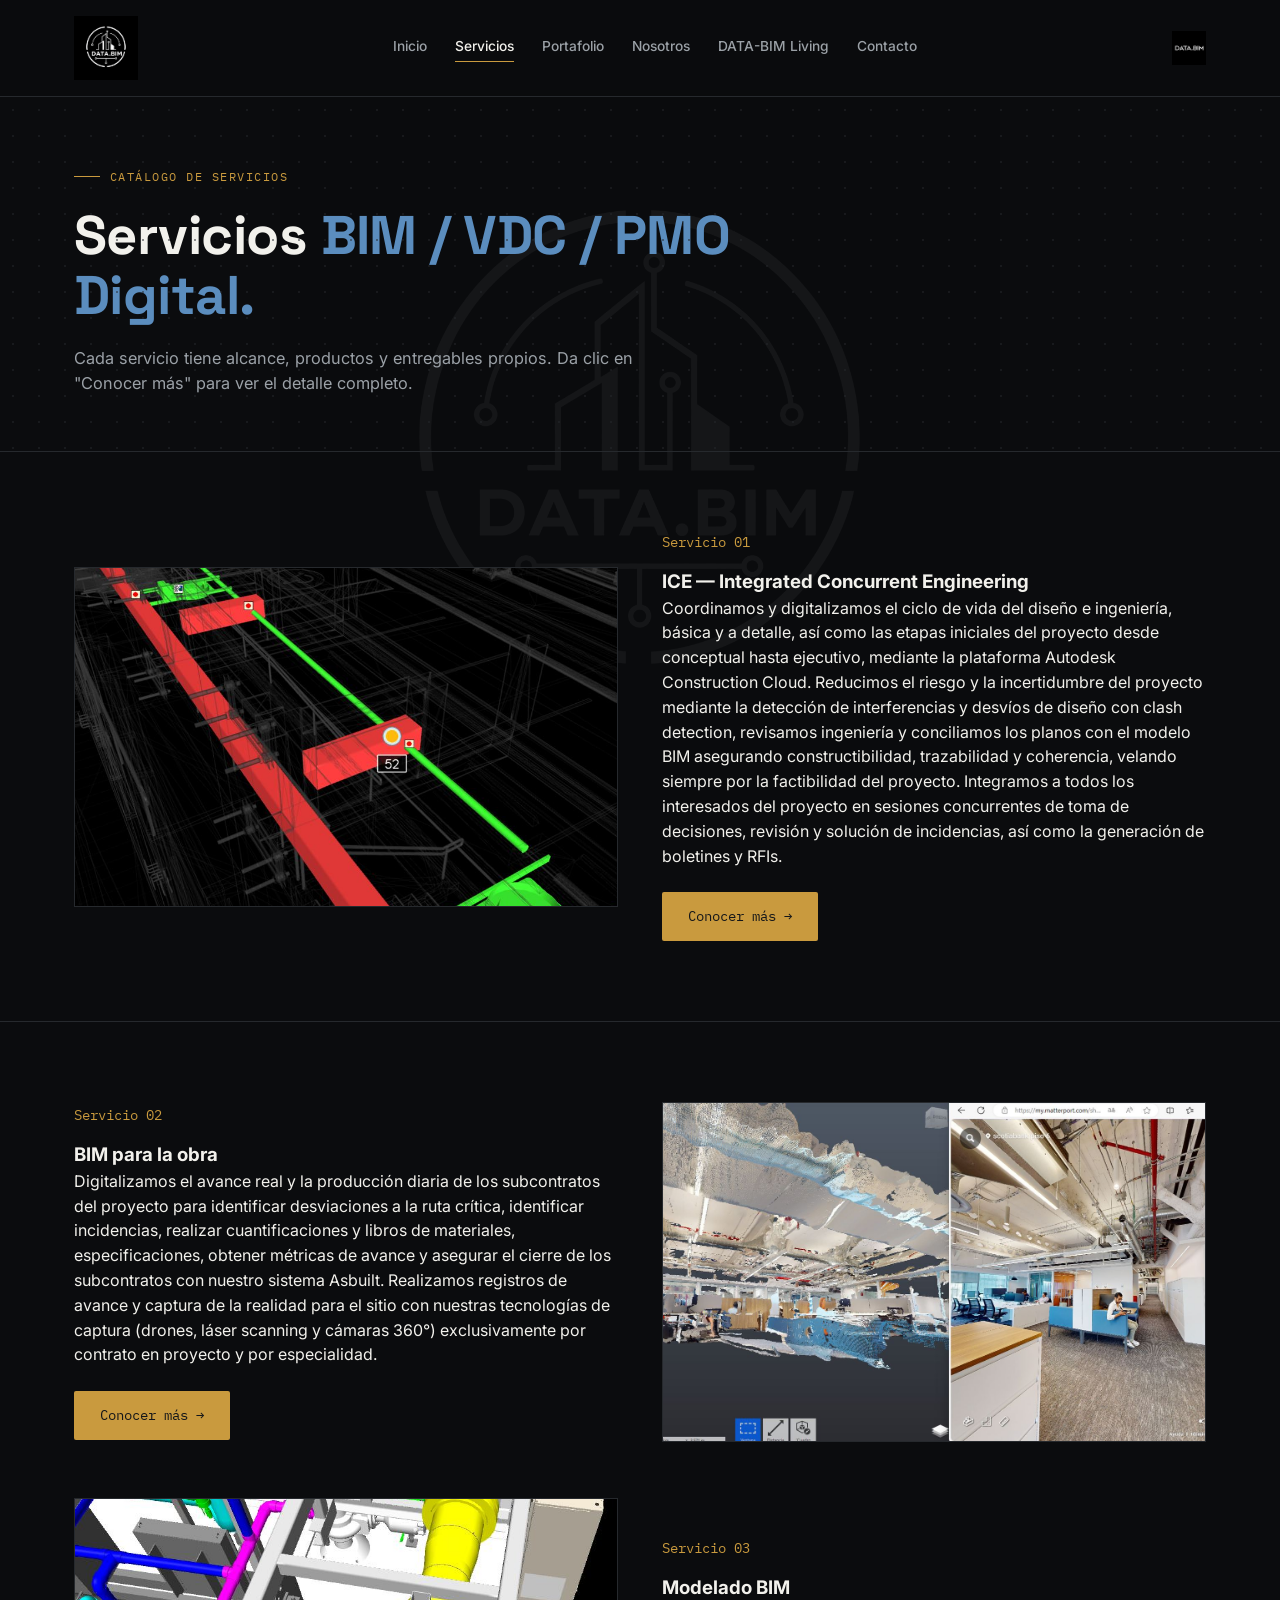
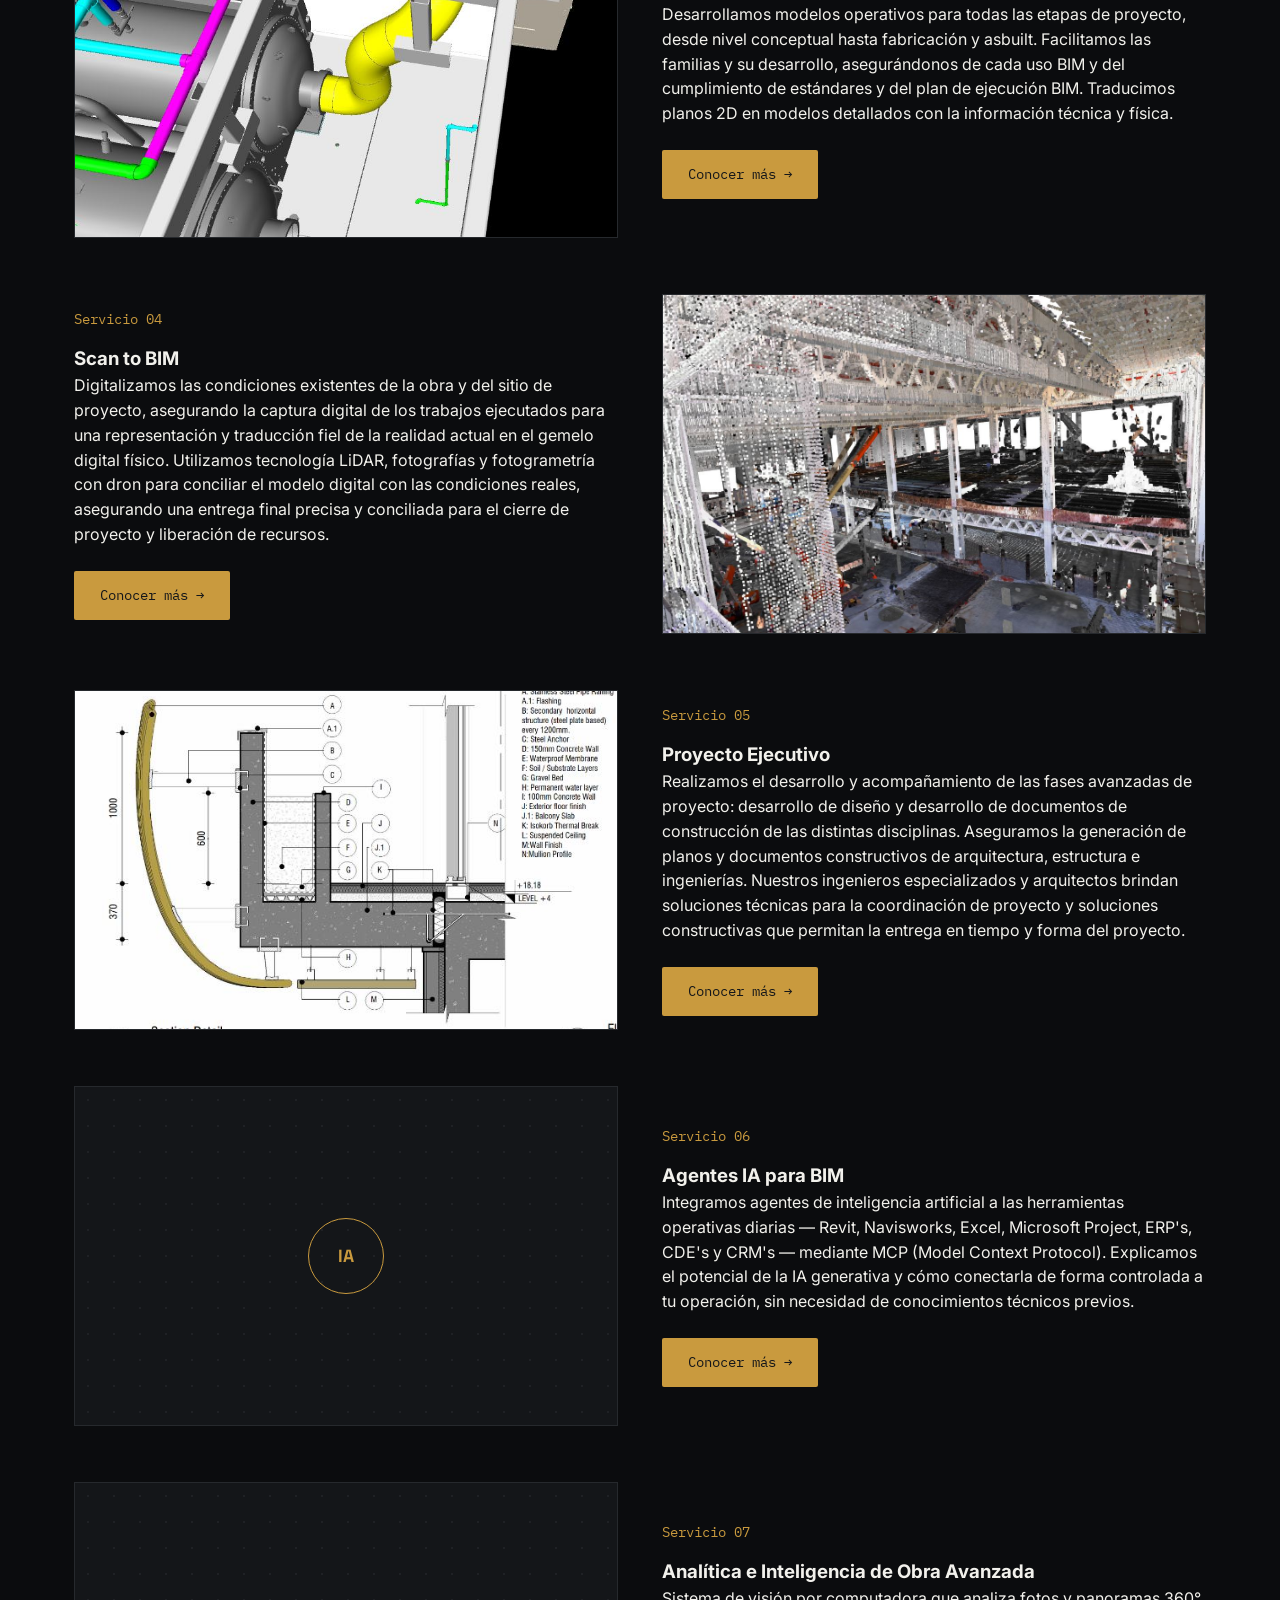
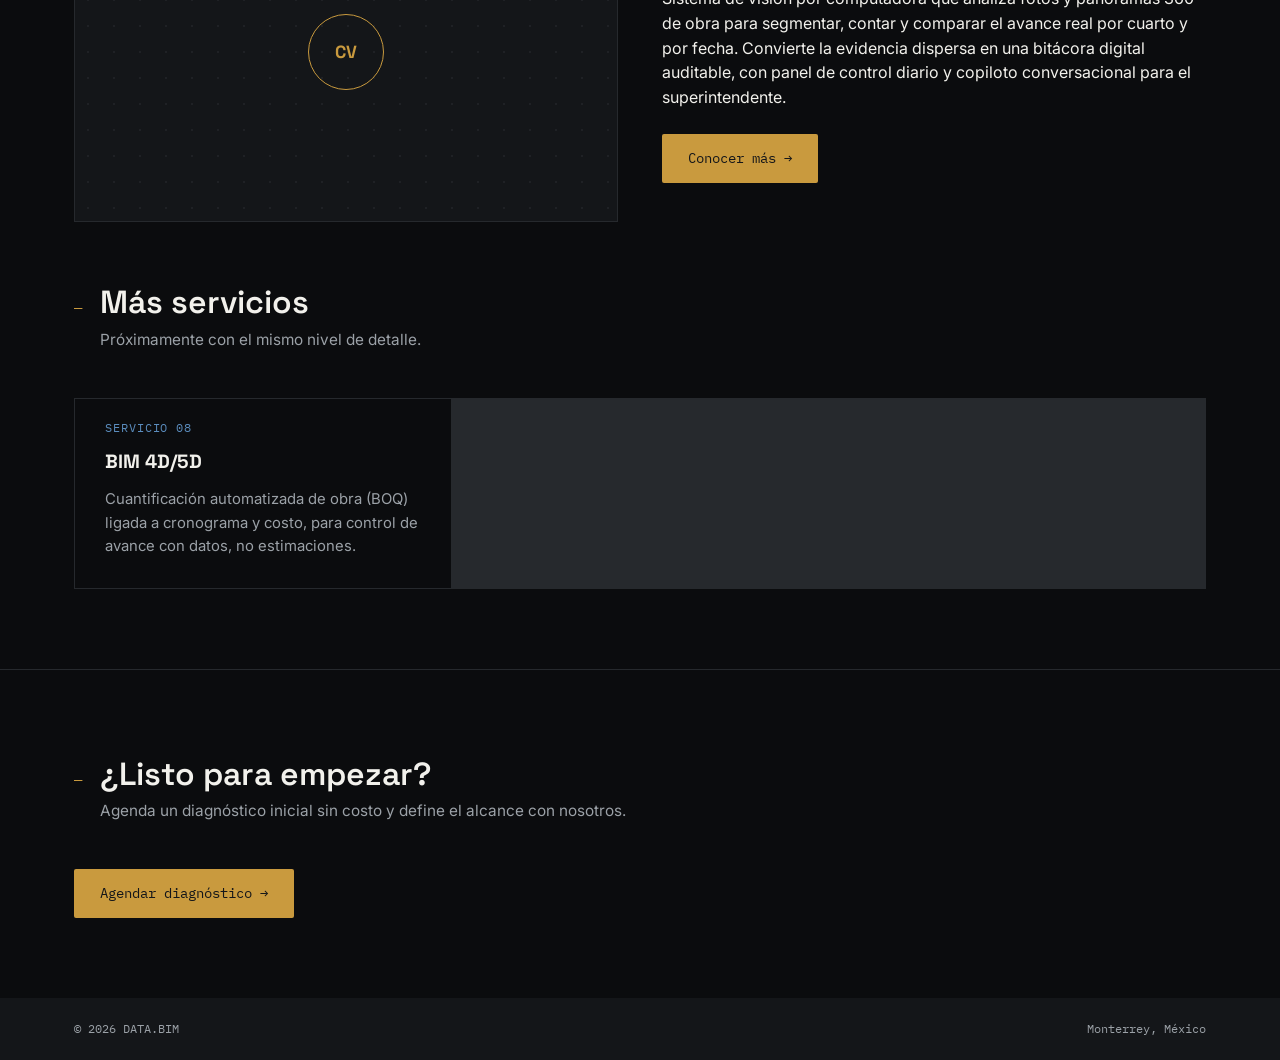
==== commit cf77504d: "Agrega Servicio 07: Analítica e Inteligencia de Obra Avanzada" ====
--- a/servicios.html
+++ b/servicios.html
@@ -132,6 +132,19 @@
       </div>
     </div>
 
+    <div class="product-grid reverse" style="margin-bottom:56px;">
+      <div class="ai-badge">
+        <div class="circuit-bg"></div>
+        <div class="ai-badge-core">CV</div>
+      </div>
+      <div>
+        <span class="product-num">Servicio 07</span>
+        <h3>Analítica e Inteligencia de Obra Avanzada</h3>
+        <p>Sistema de visión por computadora que analiza fotos y panoramas 360° de obra para segmentar, contar y comparar el avance real por cuarto y por fecha. Convierte la evidencia dispersa en una bitácora digital auditable, con panel de control diario y copiloto conversacional para el superintendente.</p>
+        <a href="servicio-analitica-obra.html" class="btn btn-primary" style="margin-top:24px;">Conocer más →</a>
+      </div>
+    </div>
+
     <div class="sec-head">
       <span class="sec-num">—</span>
       <div>
@@ -141,7 +154,7 @@
     </div>
     <div class="services">
       <div class="service">
-        <span class="tag">Servicio 07</span>
+        <span class="tag">Servicio 08</span>
         <h3>BIM 4D/5D</h3>
         <p>Cuantificación automatizada de obra (BOQ) ligada a cronograma y costo, para control de avance con datos, no estimaciones.</p>
       </div>
--- a/style.css
+++ b/style.css
@@ -504,3 +504,57 @@
   font-family:'IBM Plex Mono', monospace; color:var(--gold); font-size:0.78rem; margin-bottom:10px; display:block;
 }
 .ai-app-card p{color:var(--text-dim); font-size:0.9rem;}
+
+.ai-video-block{margin:32px 0;}
+.ai-video-block video{
+  width:100%; border:1px solid var(--line); background:var(--bg-alt); display:block;
+}
+.ai-video-block p{color:var(--text-dim); font-size:0.92rem; margin-top:14px; max-width:760px;}
+
+.ai-chip-group{margin-bottom:22px;}
+.ai-chip-label{
+  font-family:'IBM Plex Mono', monospace; font-size:0.75rem; color:var(--gold);
+  text-transform:uppercase; letter-spacing:0.04em; display:block; margin-bottom:10px;
+}
+.ai-chip-note{color:var(--text-dim); font-size:0.85rem; margin-top:8px; font-style:italic;}
+
+/* ---------- ANALÍTICA E INTELIGENCIA DE OBRA (CV) PAGE ---------- */
+.cv-room-grid{display:grid; grid-template-columns:repeat(auto-fill, minmax(90px, 1fr)); gap:8px; margin:32px 0;}
+.cv-room{
+  aspect-ratio:1; border:1px solid var(--line); background:var(--bg-alt);
+  display:flex; align-items:center; justify-content:center; position:relative;
+  font-family:'IBM Plex Mono', monospace; font-size:0.7rem; color:var(--text-dim);
+}
+.cv-room::before{
+  content:""; position:absolute; top:6px; right:6px; width:7px; height:7px; border-radius:50%;
+}
+.cv-room.ok::before{background:#5FBF7A;}
+.cv-room.warn::before{background:var(--gold);}
+.cv-room.alert::before{background:#C9503E;}
+.cv-legend{display:flex; gap:22px; flex-wrap:wrap; margin-top:6px; font-size:0.82rem; color:var(--text-dim);}
+.cv-legend span{display:inline-flex; align-items:center; gap:8px;}
+.cv-legend .dot{width:8px; height:8px; border-radius:50%; display:inline-block;}
+.cv-legend .dot.ok{background:#5FBF7A;}
+.cv-legend .dot.warn{background:var(--gold);}
+.cv-legend .dot.alert{background:#C9503E;}
+
+.cv-compare{
+  display:grid; grid-template-columns:1fr 1fr; border:1px solid var(--line); overflow:hidden;
+  margin:32px 0;
+}
+@media (max-width:700px){.cv-compare{grid-template-columns:1fr;}}
+.cv-compare-panel{padding:28px 24px; position:relative;}
+.cv-compare-panel:first-child{border-right:1px solid var(--line);}
+@media (max-width:700px){.cv-compare-panel:first-child{border-right:none; border-bottom:1px solid var(--line);}}
+.cv-compare-tag{
+  font-family:'IBM Plex Mono', monospace; font-size:0.72rem; color:var(--gold);
+  text-transform:uppercase; letter-spacing:0.05em; display:block; margin-bottom:14px;
+}
+.cv-compare-panel ul{list-style:none;}
+.cv-compare-panel li{color:var(--text-dim); font-size:0.9rem; padding:6px 0;}
+.cv-compare-panel.after li{color:var(--text);}
+
+.cv-note{
+  border:1px dashed var(--line); padding:16px 20px; color:var(--text-dim); font-size:0.85rem;
+  margin-top:18px; font-style:italic;
+}
